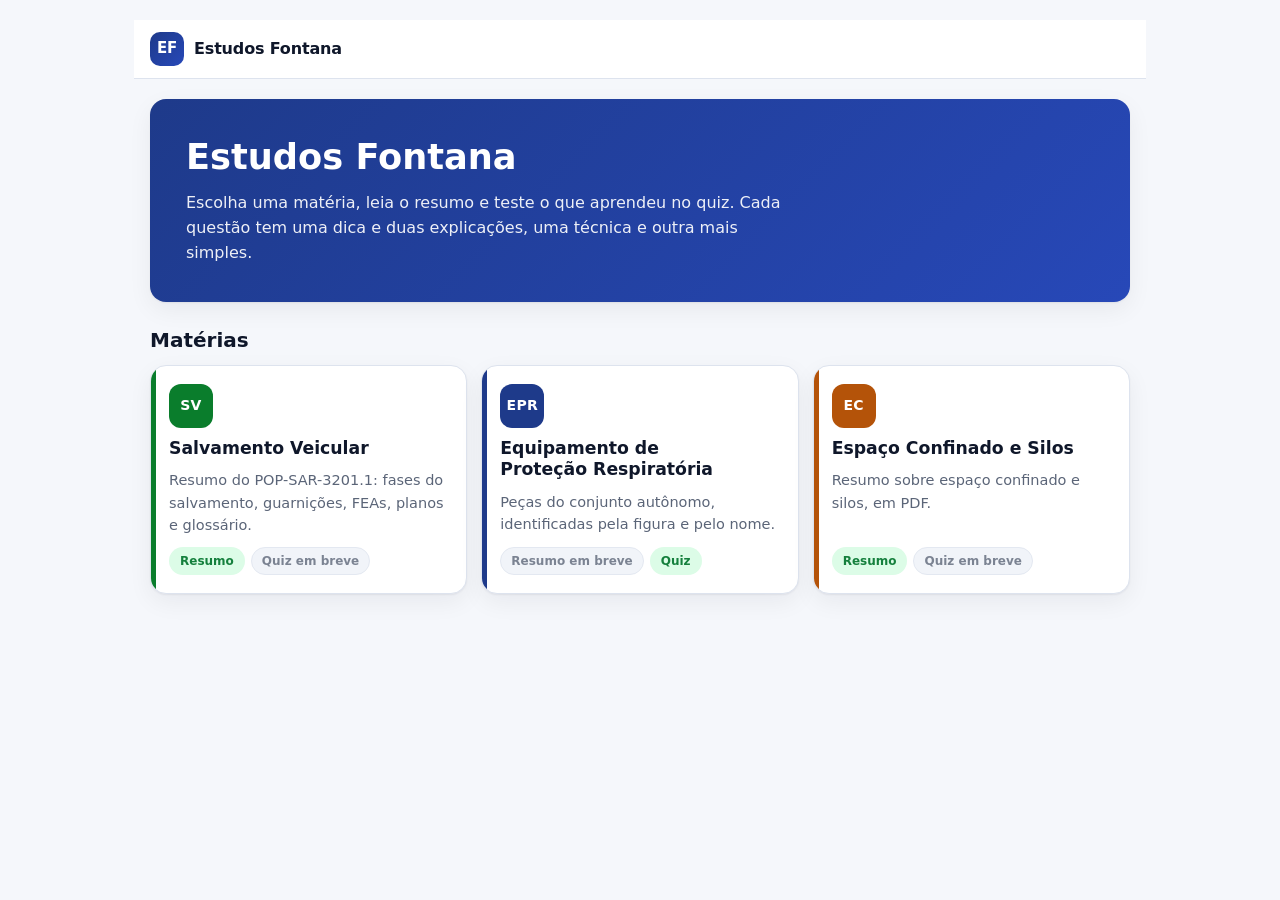
==== index.html @ 4157f495 "Reestrutura o Quiz como plataforma Estudos Fontana - Início com a lista de matérias e página de cada" ====
<!doctype html>
<html lang="pt-BR">
<head>
<meta charset="utf-8">
<meta name="viewport" content="width=device-width, initial-scale=1, viewport-fit=cover">
<title>Estudos Fontana</title>
<meta name="description" content="Plataforma de estudos Fontana: resumos e quizzes por matéria.">
<link rel="stylesheet" href="assets/estudos.css">
</head>
<body>
<div class="wrap">
  <header class="site-header"><div class="in">
    <a class="brand" href="index.html"><span class="logo">EF</span><span>Estudos Fontana</span></a>
  </div></header>

  <section class="hero" style="margin-top:20px">
    <h1>Estudos Fontana</h1>
    <p>Escolha uma matéria, leia o resumo e teste o que aprendeu no quiz. Cada questão tem uma dica e duas explicações, uma técnica e outra mais simples.</p>
  </section>

  <h2 class="section-title">Matérias</h2>
  <div class="grid" id="lista"></div>
</div>

<script src="assets/materias.js"></script>
<script>
(function () {
  var lista = document.getElementById('lista');
  var mats = window.MATERIAS || [];
  if (!mats.length) {
    lista.innerHTML = '<div class="panel muted">Nenhuma matéria cadastrada ainda.</div>';
    return;
  }
  lista.innerHTML = mats.map(function (m) {
    var resumo = m.resumo ? '<span class="chip on">Resumo</span>' : '<span class="chip off">Resumo em breve</span>';
    var quiz = m.quiz ? '<span class="chip on">Quiz</span>' : '<span class="chip off">Quiz em breve</span>';
    return '<a class="card" href="materia.html?m=' + encodeURIComponent(m.id) + '" style="--cor:' + m.cor + '">' +
      '<div class="sigla">' + m.sigla + '</div>' +
      '<h2>' + m.nome + '</h2>' +
      '<p>' + m.descricao + '</p>' +
      '<div class="chips">' + resumo + quiz + '</div>' +
      '</a>';
  }).join('');
})();
</script>
</body>
</html>
---- assets/estudos.css ----
/* Estudos Fontana · estilos compartilhados */
:root{
  --bg:#f5f7fb; --surface:#ffffff; --surface-2:#eef2f8; --fg:#0f172a; --muted:#5b6578;
  --line:#dde3ee; --brand:#1e3a8a; --brand-2:#2748b8; --accent:#f59e0b;
  --ok:#15803d; --ok-bg:#dcfce7; --bad:#b91c1c; --bad-bg:#fee2e2; --shadow:0 1px 2px rgba(15,23,42,.06),0 8px 24px rgba(15,23,42,.06);
  --radius:16px; --radius-sm:10px;
  color-scheme: light;
}
@media (prefers-color-scheme: dark){
  :root:not([data-theme="light"]){
    --bg:#0b1220; --surface:#131c2e; --surface-2:#1a2640; --fg:#e7ecf6; --muted:#9aa6bd;
    --line:#26324a; --brand:#7b96ff; --brand-2:#9bb0ff; --accent:#fbbf24;
    --ok:#4ade80; --ok-bg:#12321f; --bad:#f87171; --bad-bg:#3a1717; --shadow:0 1px 2px rgba(0,0,0,.4),0 8px 24px rgba(0,0,0,.35);
    color-scheme: dark;
  }
}
:root[data-theme="dark"]{
  --bg:#0b1220; --surface:#131c2e; --surface-2:#1a2640; --fg:#e7ecf6; --muted:#9aa6bd;
  --line:#26324a; --brand:#7b96ff; --brand-2:#9bb0ff; --accent:#fbbf24;
  --ok:#4ade80; --ok-bg:#12321f; --bad:#f87171; --bad-bg:#3a1717; --shadow:0 1px 2px rgba(0,0,0,.4),0 8px 24px rgba(0,0,0,.35);
  color-scheme: dark;
}
*{box-sizing:border-box}
html{-webkit-text-size-adjust:100%}
body{margin:0;background:var(--bg);color:var(--fg);font:16px/1.55 system-ui,-apple-system,"Segoe UI",Roboto,Inter,Arial,sans-serif;
  padding-left:max(16px,env(safe-area-inset-left,0px));padding-right:max(16px,env(safe-area-inset-right,0px));
  padding-bottom:env(safe-area-inset-bottom,0px);overflow-x:hidden}
img{max-width:100%;height:auto}
a{color:var(--brand)}
h1,h2,h3{line-height:1.25;text-wrap:balance;margin:0 0 .5em}
h1{font-size:clamp(1.6rem,4vw,2.2rem)} h2{font-size:1.25rem} h3{font-size:1.05rem}
p{margin:0 0 .9em}
.wrap{max-width:980px;margin:0 auto;padding-top:20px;padding-bottom:40px;min-width:0}

/* cabeçalho */
.site-header{position:sticky;top:0;z-index:20;background:var(--surface);border-bottom:1px solid var(--line);
  padding-top:env(safe-area-inset-top,0px);margin-left:calc(-1*max(16px,env(safe-area-inset-left,0px)));margin-right:calc(-1*max(16px,env(safe-area-inset-right,0px)));padding-left:max(16px,env(safe-area-inset-left,0px));padding-right:max(16px,env(safe-area-inset-right,0px))}
.site-header .in{max-width:980px;margin:0 auto;height:58px;display:flex;align-items:center;justify-content:space-between;gap:12px}
.brand{display:flex;align-items:center;gap:10px;text-decoration:none;color:var(--fg);font-weight:800;letter-spacing:-.01em;min-width:0}
.brand .logo{width:34px;height:34px;border-radius:10px;background:linear-gradient(135deg,var(--brand),var(--brand-2));display:grid;place-items:center;color:#fff;font-size:15px;flex:0 0 auto}
.brand span{white-space:nowrap;overflow:hidden;text-overflow:ellipsis}
.nav-link{font-size:14px;color:var(--muted);text-decoration:none;padding:8px 12px;border-radius:999px;border:1px solid var(--line);white-space:nowrap}
.nav-link:hover{color:var(--fg)}

/* trilha */
.crumbs{font-size:14px;color:var(--muted);margin:0 0 14px;display:flex;flex-wrap:wrap;gap:6px;align-items:center}
.crumbs a{color:var(--muted);text-decoration:none}
.crumbs a:hover{color:var(--fg);text-decoration:underline}
.crumbs .sep{opacity:.5}

/* blocos */
.hero{background:linear-gradient(135deg,var(--brand),var(--brand-2));color:#fff;border-radius:var(--radius);padding:clamp(22px,4vw,36px);margin-bottom:22px;box-shadow:var(--shadow)}
.hero h1{color:#fff;margin-bottom:.35em}
.hero p{margin:0;opacity:.92;max-width:60ch}
.eyebrow{font-size:12px;letter-spacing:.14em;text-transform:uppercase;color:var(--muted);margin:0 0 6px;font-weight:700}
.section-title{margin:26px 0 12px}

.grid{display:grid;gap:14px;grid-template-columns:repeat(auto-fill,minmax(min(100%,260px),1fr));min-width:0}
.card{background:var(--surface);border:1px solid var(--line);border-radius:var(--radius);box-shadow:var(--shadow);padding:18px;display:flex;flex-direction:column;gap:10px;text-decoration:none;color:inherit;min-width:0;position:relative;overflow:hidden}
a.card:hover{border-color:var(--brand)}
.card::before{content:"";position:absolute;left:0;top:0;bottom:0;width:5px;background:var(--cor,var(--brand))}
.card .sigla{width:44px;height:44px;border-radius:12px;display:grid;place-items:center;font-weight:800;color:#fff;background:var(--cor,var(--brand));font-size:14px;letter-spacing:.02em}
.card h2,.card h3{font-size:1.08rem;margin:0}
.card p{color:var(--muted);font-size:14.5px;margin:0}
.chips{display:flex;flex-wrap:wrap;gap:6px;margin-top:auto}
.chip{font-size:12px;font-weight:700;padding:4px 10px;border-radius:999px;background:var(--surface-2);color:var(--muted);border:1px solid var(--line)}
.chip.on{background:var(--ok-bg);color:var(--ok);border-color:transparent}
.chip.off{opacity:.8}

.btns{display:flex;flex-wrap:wrap;gap:10px}
.btn{appearance:none;border:1px solid var(--line);background:var(--surface);color:var(--fg);font:inherit;font-weight:700;padding:11px 18px;border-radius:999px;cursor:pointer;text-decoration:none;display:inline-flex;align-items:center;gap:8px;min-height:44px;justify-content:center}
.btn:hover{border-color:var(--brand)}
.btn.primary{background:var(--brand);border-color:var(--brand);color:#fff}
.btn.primary:hover{filter:brightness(1.08)}
.btn[disabled],.btn.disabled{opacity:.5;cursor:not-allowed;pointer-events:none}
.btn:focus-visible,.card:focus-visible,a:focus-visible{outline:3px solid var(--accent);outline-offset:2px}

.panel{background:var(--surface);border:1px solid var(--line);border-radius:var(--radius);box-shadow:var(--shadow);padding:clamp(16px,3vw,24px);min-width:0}
.muted{color:var(--muted)}
.small{font-size:14px}

/* seleção de modo na matéria */
.mode{display:flex;flex-direction:column;gap:10px;text-decoration:none;color:inherit;background:var(--surface);border:1px solid var(--line);border-radius:var(--radius);box-shadow:var(--shadow);padding:20px;min-width:0}
a.mode:hover{border-color:var(--brand)}
.mode .ico{width:46px;height:46px;border-radius:14px;display:grid;place-items:center;background:var(--surface-2);font-size:22px}
.mode h2{margin:0;font-size:1.15rem}
.mode p{margin:0;color:var(--muted);font-size:14.5px}
.mode.off{opacity:.6}

/* resumo: tabelas e colunas que empilham no celular */
.resumo-wrap{max-width:900px;margin:0 auto}
.resumo-wrap .top{border-radius:var(--radius) var(--radius) 0 0}
.resumo-wrap .tab-wrap{overflow-x:auto}
@media (max-width:640px){
  .site-header .in{height:52px}
  .brand .logo{width:30px;height:30px}
  .nav-link{padding:6px 10px;font-size:13px}
}
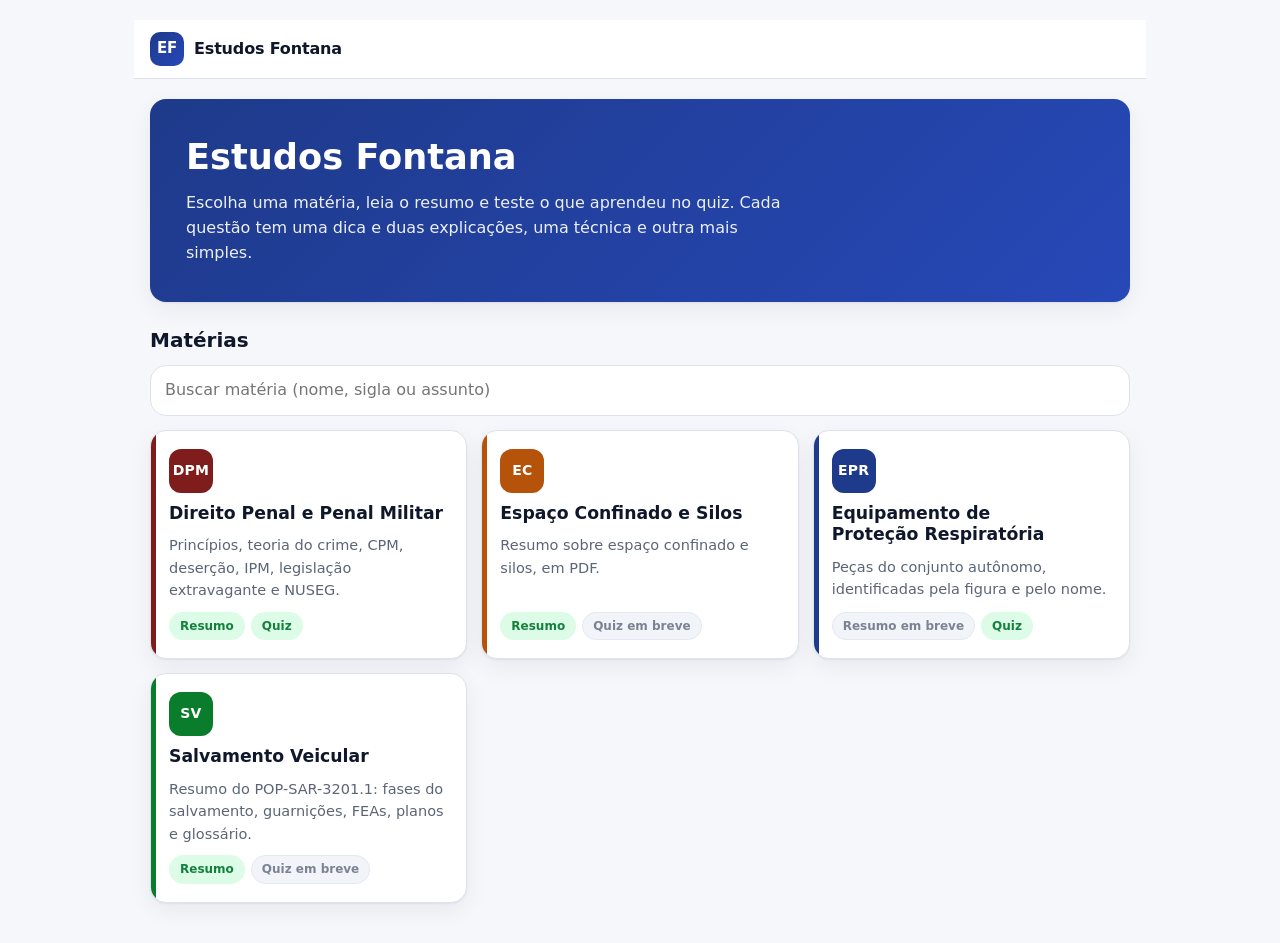
==== commit 93302d6c: "Início: busca de matérias e mais recentes primeiro Campo de busca por nome, sigla ou descrição (igno" ====
--- a/index.html
+++ b/index.html
@@ -19,19 +19,21 @@
   </section>
 
   <h2 class="section-title">Matérias</h2>
+  <input type="search" id="busca" class="busca" placeholder="Buscar matéria (nome, sigla ou assunto)" aria-label="Buscar matéria" autocomplete="off">
   <div class="grid" id="lista"></div>
+  <p class="muted" id="vazio" hidden style="margin-top:14px">Nenhuma matéria encontrada.</p>
 </div>
 
 <script src="assets/materias.js"></script>
 <script>
 (function () {
   var lista = document.getElementById('lista');
-  var mats = window.MATERIAS || [];
-  if (!mats.length) {
-    lista.innerHTML = '<div class="panel muted">Nenhuma matéria cadastrada ainda.</div>';
-    return;
-  }
-  lista.innerHTML = mats.map(function (m) {
+  var vazio = document.getElementById('vazio');
+  var busca = document.getElementById('busca');
+  // as mais recentes (últimas do registro) aparecem primeiro
+  var mats = (window.MATERIAS || []).slice().reverse();
+  function norm(t) { return String(t || '').normalize('NFD').replace(/[\u0300-\u036f]/g, '').toLowerCase(); }
+  function card(m) {
     var resumo = m.resumo ? '<span class="chip on">Resumo</span>' : '<span class="chip off">Resumo em breve</span>';
     var quiz = m.quiz ? '<span class="chip on">Quiz</span>' : '<span class="chip off">Quiz em breve</span>';
     return '<a class="card" href="materia.html?m=' + encodeURIComponent(m.id) + '" style="--cor:' + m.cor + '">' +
@@ -40,7 +42,23 @@
       '<p>' + m.descricao + '</p>' +
       '<div class="chips">' + resumo + quiz + '</div>' +
       '</a>';
-  }).join('');
+  }
+  function mostra() {
+    var termos = norm(busca.value).split(/\s+/).filter(Boolean);
+    var vis = mats.filter(function (m) {
+      var alvo = norm(m.nome + ' ' + m.sigla + ' ' + m.descricao);
+      return termos.every(function (t) { return alvo.indexOf(t) >= 0; });
+    });
+    lista.innerHTML = vis.map(card).join('');
+    vazio.hidden = vis.length > 0;
+  }
+  if (!mats.length) {
+    busca.hidden = true;
+    lista.innerHTML = '<div class="panel muted">Nenhuma matéria cadastrada ainda.</div>';
+    return;
+  }
+  busca.addEventListener('input', mostra);
+  mostra();
 })();
 </script>
 </body>
--- a/assets/estudos.css
+++ b/assets/estudos.css
@@ -96,3 +96,29 @@
   .brand .logo{width:30px;height:30px}
   .nav-link{padding:6px 10px;font-size:13px}
 }
+
+/* ---------- adaptação a telas pequenas e baixas ---------- */
+.modos{display:grid;gap:12px;grid-template-columns:repeat(2,minmax(0,1fr))}
+@media (max-width:640px){
+  .hero{padding:18px;margin-bottom:14px}
+  .hero p{font-size:14.5px}
+  .section-title{margin:16px 0 10px}
+  .wrap{padding-top:12px;padding-bottom:24px}
+  .card{display:grid;grid-template-columns:44px minmax(0,1fr);column-gap:12px;row-gap:4px;padding:14px}
+  .card .sigla{grid-row:1 / span 3;align-self:start}
+  .card h2,.card p,.card .chips{grid-column:2}
+  .card .chips{margin-top:4px}
+  .mode{padding:14px;gap:6px}
+  .mode .ico{width:40px;height:40px;font-size:19px}
+  .mode h2{font-size:1.05rem}
+  .mode p{font-size:13.5px}
+}
+@media (max-width:360px){ .modos{grid-template-columns:1fr} }
+@media (max-height:700px){ .hero p{display:none} }
+
+.mbloco{display:flex;flex-direction:column;gap:8px;min-width:0}
+.mbloco .mode{flex:1}
+.btn.dl{font-size:14px;min-height:42px;padding:8px 12px;width:100%}
+
+.busca{width:100%;box-sizing:border-box;margin:0 0 14px;padding:12px 14px;font:inherit;font-size:16px;color:var(--text,inherit);background:var(--surface);border:1px solid var(--line);border-radius:var(--radius);min-width:0}
+.busca:focus{outline:3px solid var(--accent);outline-offset:2px}
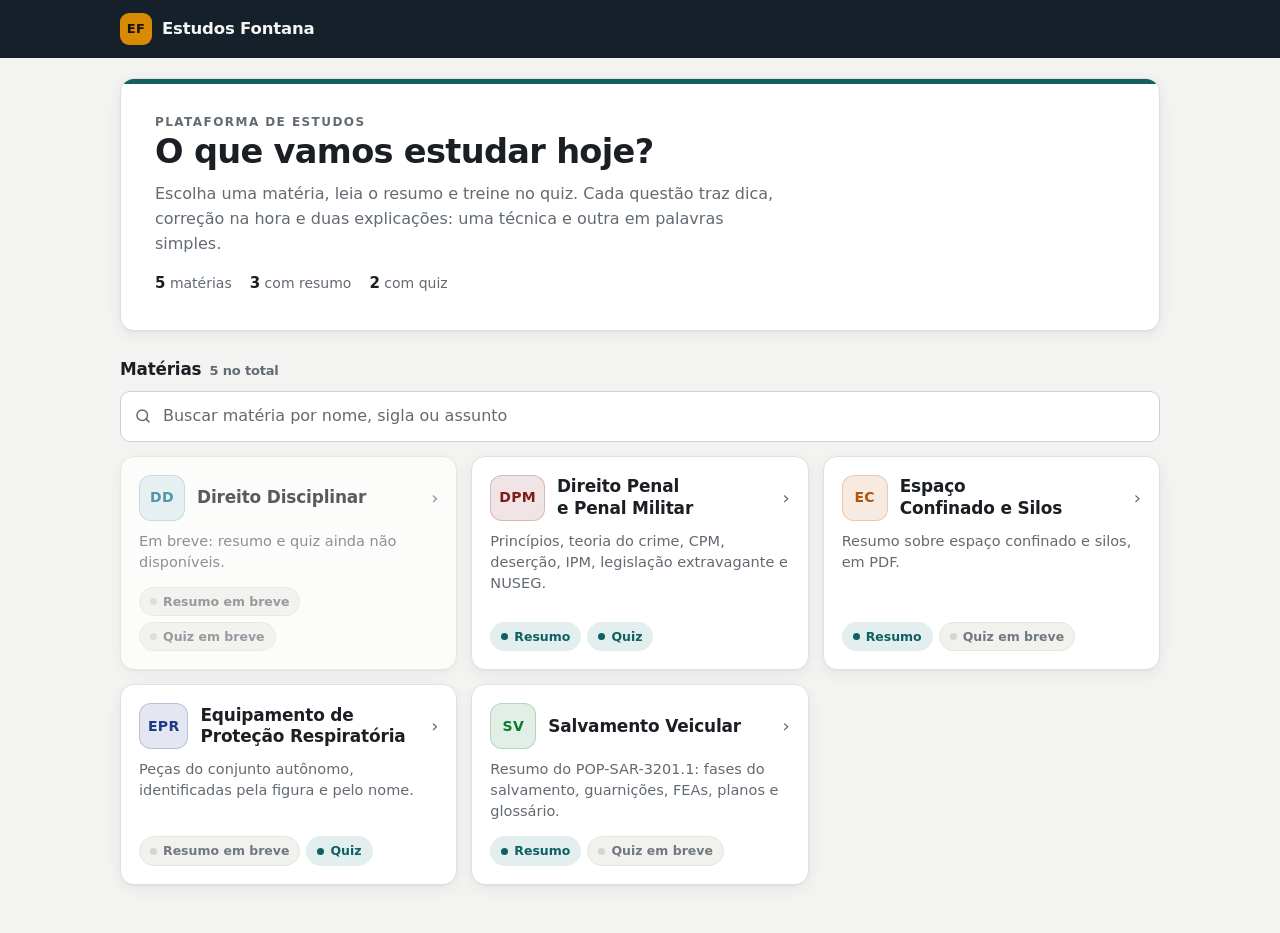
==== commit d0804984: "Novo visual da plataforma e alternativas do quiz em lista - Nova paleta (fundo neutro, cabeçalho gra" ====
--- a/index.html
+++ b/index.html
@@ -13,13 +13,18 @@
     <a class="brand" href="index.html"><span class="logo">EF</span><span>Estudos Fontana</span></a>
   </div></header>
 
-  <section class="hero" style="margin-top:20px">
-    <h1>Estudos Fontana</h1>
-    <p>Escolha uma matéria, leia o resumo e teste o que aprendeu no quiz. Cada questão tem uma dica e duas explicações, uma técnica e outra mais simples.</p>
+  <section class="hero">
+    <p class="eyebrow">Plataforma de estudos</p>
+    <h1>O que vamos estudar hoje?</h1>
+    <p class="longo">Escolha uma matéria, leia o resumo e treine no quiz. Cada questão traz dica, correção na hora e duas explicações: uma técnica e outra em palavras simples.</p>
+    <div class="hero-stats" id="stats"></div>
   </section>
 
-  <h2 class="section-title">Matérias</h2>
-  <input type="search" id="busca" class="busca" placeholder="Buscar matéria (nome, sigla ou assunto)" aria-label="Buscar matéria" autocomplete="off">
+  <h2 class="section-title">Matérias <span class="count" id="conta"></span></h2>
+  <div class="busca-box">
+    <svg viewBox="0 0 24 24" fill="none" stroke="currentColor" stroke-width="2" stroke-linecap="round" aria-hidden="true"><circle cx="11" cy="11" r="7"/><path d="m20 20-3.5-3.5"/></svg>
+    <input type="search" id="busca" class="busca" placeholder="Buscar matéria por nome, sigla ou assunto" aria-label="Buscar matéria" autocomplete="off">
+  </div>
   <div class="grid" id="lista"></div>
   <p class="muted" id="vazio" hidden style="margin-top:14px">Nenhuma matéria encontrada.</p>
 </div>
@@ -30,15 +35,16 @@
   var lista = document.getElementById('lista');
   var vazio = document.getElementById('vazio');
   var busca = document.getElementById('busca');
+  var conta = document.getElementById('conta');
   // as mais recentes (últimas do registro) aparecem primeiro
   var mats = (window.MATERIAS || []).slice().reverse();
   function norm(t) { return String(t || '').normalize('NFD').replace(/[\u0300-\u036f]/g, '').toLowerCase(); }
   function card(m) {
     var resumo = m.resumo ? '<span class="chip on">Resumo</span>' : '<span class="chip off">Resumo em breve</span>';
     var quiz = m.quiz ? '<span class="chip on">Quiz</span>' : '<span class="chip off">Quiz em breve</span>';
-    return '<a class="card" href="materia.html?m=' + encodeURIComponent(m.id) + '" style="--cor:' + m.cor + '">' +
-      '<div class="sigla">' + m.sigla + '</div>' +
-      '<h2>' + m.nome + '</h2>' +
+    return '<a class="card' + (m.resumo || m.quiz ? '' : ' embreve') + '" href="materia.html?m=' + encodeURIComponent(m.id) + '" style="--cor:' + m.cor + '">' +
+      '<div class="topo"><div class="sigla">' + m.sigla + '</div>' +
+      '<h2>' + m.nome + '</h2><span class="seta" aria-hidden="true">›</span></div>' +
       '<p>' + m.descricao + '</p>' +
       '<div class="chips">' + resumo + quiz + '</div>' +
       '</a>';
@@ -50,6 +56,7 @@
       return termos.every(function (t) { return alvo.indexOf(t) >= 0; });
     });
     lista.innerHTML = vis.map(card).join('');
+    conta.textContent = termos.length ? vis.length + ' de ' + mats.length : mats.length + ' no total';
     vazio.hidden = vis.length > 0;
   }
   if (!mats.length) {
@@ -57,6 +64,9 @@
     lista.innerHTML = '<div class="panel muted">Nenhuma matéria cadastrada ainda.</div>';
     return;
   }
+  var nRes = mats.filter(function (m) { return m.resumo; }).length;
+  var nQuiz = mats.filter(function (m) { return m.quiz; }).length;
+  document.getElementById('stats').innerHTML = '<span><b>' + mats.length + '</b> matérias</span><span><b>' + nRes + '</b> com resumo</span><span><b>' + nQuiz + '</b> com quiz</span>';
   busca.addEventListener('input', mostra);
   mostra();
 })();
--- a/assets/estudos.css
+++ b/assets/estudos.css
@@ -1,124 +1,168 @@
-/* Estudos Fontana · estilos compartilhados */
+/* Estudos Fontana · estilos compartilhados
+ * Paleta: fundo claro neutro, tinta grafite, cor principal petróleo, destaque âmbar.
+ * Cada matéria entra com a própria cor (--cor) só em detalhes (selo, faixa, ícones). */
 :root{
-  --bg:#f5f7fb; --surface:#ffffff; --surface-2:#eef2f8; --fg:#0f172a; --muted:#5b6578;
-  --line:#dde3ee; --brand:#1e3a8a; --brand-2:#2748b8; --accent:#f59e0b;
-  --ok:#15803d; --ok-bg:#dcfce7; --bad:#b91c1c; --bad-bg:#fee2e2; --shadow:0 1px 2px rgba(15,23,42,.06),0 8px 24px rgba(15,23,42,.06);
-  --radius:16px; --radius-sm:10px;
+  --bg:#f3f4f1; --surface:#ffffff; --surface-2:#f0f1ed; --surface-3:#e6e8e3;
+  --fg:#1b1f23; --muted:#626a72; --line:#dfe2dc; --line-2:#cdd2cb;
+  --ink:#16202a; --ink-fg:#f4f6f3;
+  --brand:#0f5f63; --brand-2:#0b4a4d; --brand-soft:#e2efee; --brand-fg:#ffffff;
+  --accent:#d98a04; --accent-soft:#fdf1da;
+  --info:#1d4f91; --info-soft:#e8eff9;
+  --ok:#17803d; --ok-bg:#e3f4e8; --ok-line:#7cc493;
+  --bad:#b42318; --bad-bg:#fdecea; --bad-line:#eea39b;
+  --shadow:0 1px 2px rgba(22,32,42,.05),0 4px 16px rgba(22,32,42,.06);
+  --shadow-lg:0 2px 4px rgba(22,32,42,.06),0 12px 32px rgba(22,32,42,.10);
+  --radius:14px; --radius-sm:10px;
+  --font:system-ui,-apple-system,"Segoe UI",Roboto,"Helvetica Neue",Arial,sans-serif;
   color-scheme: light;
 }
 @media (prefers-color-scheme: dark){
   :root:not([data-theme="light"]){
-    --bg:#0b1220; --surface:#131c2e; --surface-2:#1a2640; --fg:#e7ecf6; --muted:#9aa6bd;
-    --line:#26324a; --brand:#7b96ff; --brand-2:#9bb0ff; --accent:#fbbf24;
-    --ok:#4ade80; --ok-bg:#12321f; --bad:#f87171; --bad-bg:#3a1717; --shadow:0 1px 2px rgba(0,0,0,.4),0 8px 24px rgba(0,0,0,.35);
+    --bg:#111518; --surface:#192024; --surface-2:#1f272c; --surface-3:#28323a;
+    --fg:#e8ece9; --muted:#9aa5ab; --line:#2b353b; --line-2:#3a464d;
+    --ink:#0b0f12; --ink-fg:#eef2ef;
+    --brand:#4fb7b4; --brand-2:#6fcac6; --brand-soft:#173335; --brand-fg:#06201f;
+    --accent:#f2b23a; --accent-soft:#3a2c10;
+    --info:#86b3f0; --info-soft:#18263a;
+    --ok:#5fd18a; --ok-bg:#12301e; --ok-line:#2f7a4a;
+    --bad:#ff8a7d; --bad-bg:#3a1915; --bad-line:#8a3a30;
+    --shadow:0 1px 2px rgba(0,0,0,.35),0 4px 16px rgba(0,0,0,.25);
+    --shadow-lg:0 2px 4px rgba(0,0,0,.4),0 12px 32px rgba(0,0,0,.35);
     color-scheme: dark;
   }
 }
 :root[data-theme="dark"]{
-  --bg:#0b1220; --surface:#131c2e; --surface-2:#1a2640; --fg:#e7ecf6; --muted:#9aa6bd;
-  --line:#26324a; --brand:#7b96ff; --brand-2:#9bb0ff; --accent:#fbbf24;
-  --ok:#4ade80; --ok-bg:#12321f; --bad:#f87171; --bad-bg:#3a1717; --shadow:0 1px 2px rgba(0,0,0,.4),0 8px 24px rgba(0,0,0,.35);
+  --bg:#111518; --surface:#192024; --surface-2:#1f272c; --surface-3:#28323a;
+  --fg:#e8ece9; --muted:#9aa5ab; --line:#2b353b; --line-2:#3a464d;
+  --ink:#0b0f12; --ink-fg:#eef2ef;
+  --brand:#4fb7b4; --brand-2:#6fcac6; --brand-soft:#173335; --brand-fg:#06201f;
+  --accent:#f2b23a; --accent-soft:#3a2c10;
+  --info:#86b3f0; --info-soft:#18263a;
+  --ok:#5fd18a; --ok-bg:#12301e; --ok-line:#2f7a4a;
+  --bad:#ff8a7d; --bad-bg:#3a1915; --bad-line:#8a3a30;
+  --shadow:0 1px 2px rgba(0,0,0,.35),0 4px 16px rgba(0,0,0,.25);
+  --shadow-lg:0 2px 4px rgba(0,0,0,.4),0 12px 32px rgba(0,0,0,.35);
   color-scheme: dark;
 }
 *{box-sizing:border-box}
 html{-webkit-text-size-adjust:100%}
-body{margin:0;background:var(--bg);color:var(--fg);font:16px/1.55 system-ui,-apple-system,"Segoe UI",Roboto,Inter,Arial,sans-serif;
+body{margin:0;background:var(--bg);color:var(--fg);font:16px/1.55 var(--font);
   padding-left:max(16px,env(safe-area-inset-left,0px));padding-right:max(16px,env(safe-area-inset-right,0px));
-  padding-bottom:env(safe-area-inset-bottom,0px);overflow-x:hidden}
+  padding-bottom:env(safe-area-inset-bottom,0px);overflow-x:hidden;-webkit-font-smoothing:antialiased}
 img{max-width:100%;height:auto}
 a{color:var(--brand)}
-h1,h2,h3{line-height:1.25;text-wrap:balance;margin:0 0 .5em}
-h1{font-size:clamp(1.6rem,4vw,2.2rem)} h2{font-size:1.25rem} h3{font-size:1.05rem}
+h1,h2,h3{line-height:1.2;text-wrap:balance;margin:0 0 .5em;letter-spacing:-.01em}
+h1{font-size:clamp(1.55rem,4vw,2.1rem);letter-spacing:-.02em} h2{font-size:1.2rem} h3{font-size:1.05rem}
 p{margin:0 0 .9em}
-.wrap{max-width:980px;margin:0 auto;padding-top:20px;padding-bottom:40px;min-width:0}
+.wrap{max-width:1040px;margin:0 auto;padding-top:0;padding-bottom:48px;min-width:0}
 
-/* cabeçalho */
-.site-header{position:sticky;top:0;z-index:20;background:var(--surface);border-bottom:1px solid var(--line);
-  padding-top:env(safe-area-inset-top,0px);margin-left:calc(-1*max(16px,env(safe-area-inset-left,0px)));margin-right:calc(-1*max(16px,env(safe-area-inset-right,0px)));padding-left:max(16px,env(safe-area-inset-left,0px));padding-right:max(16px,env(safe-area-inset-right,0px))}
-.site-header .in{max-width:980px;margin:0 auto;height:58px;display:flex;align-items:center;justify-content:space-between;gap:12px}
-.brand{display:flex;align-items:center;gap:10px;text-decoration:none;color:var(--fg);font-weight:800;letter-spacing:-.01em;min-width:0}
-.brand .logo{width:34px;height:34px;border-radius:10px;background:linear-gradient(135deg,var(--brand),var(--brand-2));display:grid;place-items:center;color:#fff;font-size:15px;flex:0 0 auto}
+/* cabeçalho: faixa grafite de ponta a ponta */
+.site-header{position:sticky;top:0;z-index:20;background:var(--ink);color:var(--ink-fg);
+  padding-top:env(safe-area-inset-top,0px);
+  margin-left:calc(-1*max(16px,env(safe-area-inset-left,0px)));margin-right:calc(-1*max(16px,env(safe-area-inset-right,0px)));
+  padding-left:max(16px,env(safe-area-inset-left,0px));padding-right:max(16px,env(safe-area-inset-right,0px))}
+/* pinta a faixa de ponta a ponta sem alargar a página */
+.site-header{box-shadow:0 0 0 100vmax var(--ink);clip-path:inset(0 -100vmax)}
+.site-header .in{max-width:1040px;margin:0 auto;height:58px;display:flex;align-items:center;justify-content:space-between;gap:12px}
+.brand{display:flex;align-items:center;gap:10px;text-decoration:none;color:inherit;font-weight:750;letter-spacing:-.01em;min-width:0;font-size:16.5px}
+.brand .logo{width:32px;height:32px;border-radius:9px;background:var(--accent);display:grid;place-items:center;color:#1b1300;font-size:13px;font-weight:850;flex:0 0 auto;letter-spacing:.02em}
 .brand span{white-space:nowrap;overflow:hidden;text-overflow:ellipsis}
-.nav-link{font-size:14px;color:var(--muted);text-decoration:none;padding:8px 12px;border-radius:999px;border:1px solid var(--line);white-space:nowrap}
-.nav-link:hover{color:var(--fg)}
+.nav-link{font-size:14px;color:rgba(244,246,243,.82);text-decoration:none;padding:7px 12px;border-radius:9px;border:1px solid rgba(244,246,243,.18);white-space:nowrap;font-weight:600}
+.nav-link:hover{color:#fff;background:rgba(255,255,255,.08)}
 
 /* trilha */
-.crumbs{font-size:14px;color:var(--muted);margin:0 0 14px;display:flex;flex-wrap:wrap;gap:6px;align-items:center}
+.crumbs{font-size:14px;color:var(--muted);margin:18px 0 14px;display:flex;flex-wrap:wrap;gap:6px;align-items:center}
 .crumbs a{color:var(--muted);text-decoration:none}
 .crumbs a:hover{color:var(--fg);text-decoration:underline}
-.crumbs .sep{opacity:.5}
+.crumbs .sep{opacity:.45}
 
-/* blocos */
-.hero{background:linear-gradient(135deg,var(--brand),var(--brand-2));color:#fff;border-radius:var(--radius);padding:clamp(22px,4vw,36px);margin-bottom:22px;box-shadow:var(--shadow)}
-.hero h1{color:#fff;margin-bottom:.35em}
-.hero p{margin:0;opacity:.92;max-width:60ch}
-.eyebrow{font-size:12px;letter-spacing:.14em;text-transform:uppercase;color:var(--muted);margin:0 0 6px;font-weight:700}
-.section-title{margin:26px 0 12px}
+/* topo das páginas */
+.hero{position:relative;background:var(--surface);border:1px solid var(--line);border-radius:var(--radius);padding:clamp(20px,4vw,34px);margin:20px 0 22px;box-shadow:var(--shadow);overflow:hidden}
+.hero::before{content:"";position:absolute;left:0;top:0;right:0;height:5px;background:var(--cor,var(--brand))}
+.hero h1{margin-bottom:.3em}
+.hero p{margin:0;color:var(--muted);max-width:62ch}
+.hero .hero-sigla{display:inline-grid;place-items:center;min-width:46px;height:46px;padding:0 10px;border-radius:12px;font-weight:850;font-size:15px;letter-spacing:.02em;
+  color:var(--cor,var(--brand));background:color-mix(in srgb,var(--cor,var(--brand)) 12%,var(--surface));margin-bottom:14px}
+.hero-stats{display:flex;flex-wrap:wrap;gap:8px 18px;margin-top:16px;font-size:14px;color:var(--muted)}
+.hero-stats b{color:var(--fg);font-size:15px}
+.eyebrow{font-size:12px;letter-spacing:.12em;text-transform:uppercase;color:var(--muted);margin:0 0 6px;font-weight:750}
+.section-title{margin:28px 0 12px;font-size:1.05rem;display:flex;align-items:baseline;gap:8px}
+.section-title .count{font-size:13px;color:var(--muted);font-weight:600}
 
-.grid{display:grid;gap:14px;grid-template-columns:repeat(auto-fill,minmax(min(100%,260px),1fr));min-width:0}
-.card{background:var(--surface);border:1px solid var(--line);border-radius:var(--radius);box-shadow:var(--shadow);padding:18px;display:flex;flex-direction:column;gap:10px;text-decoration:none;color:inherit;min-width:0;position:relative;overflow:hidden}
-a.card:hover{border-color:var(--brand)}
-.card::before{content:"";position:absolute;left:0;top:0;bottom:0;width:5px;background:var(--cor,var(--brand))}
-.card .sigla{width:44px;height:44px;border-radius:12px;display:grid;place-items:center;font-weight:800;color:#fff;background:var(--cor,var(--brand));font-size:14px;letter-spacing:.02em}
-.card h2,.card h3{font-size:1.08rem;margin:0}
-.card p{color:var(--muted);font-size:14.5px;margin:0}
-.chips{display:flex;flex-wrap:wrap;gap:6px;margin-top:auto}
-.chip{font-size:12px;font-weight:700;padding:4px 10px;border-radius:999px;background:var(--surface-2);color:var(--muted);border:1px solid var(--line)}
-.chip.on{background:var(--ok-bg);color:var(--ok);border-color:transparent}
-.chip.off{opacity:.8}
+/* lista de matérias */
+.grid{display:grid;gap:14px;grid-template-columns:repeat(auto-fill,minmax(min(100%,300px),1fr));min-width:0}
+.card{background:var(--surface);border:1px solid var(--line);border-radius:var(--radius);box-shadow:var(--shadow);padding:18px;display:flex;flex-direction:column;gap:10px;text-decoration:none;color:inherit;min-width:0;position:relative;transition:border-color .15s,box-shadow .15s,transform .15s}
+a.card:hover{border-color:var(--line-2);box-shadow:var(--shadow-lg);transform:translateY(-1px)}
+.card .topo{display:flex;align-items:center;gap:12px;min-width:0}
+.card .sigla{flex:0 0 auto;min-width:46px;height:46px;padding:0 8px;border-radius:12px;display:grid;place-items:center;font-weight:850;font-size:14px;letter-spacing:.02em;
+  color:var(--cor,var(--brand));background:color-mix(in srgb,var(--cor,var(--brand)) 12%,var(--surface));border:1px solid color-mix(in srgb,var(--cor,var(--brand)) 22%,transparent)}
+.card h2,.card h3{font-size:1.06rem;margin:0;line-height:1.25}
+.card p{color:var(--muted);font-size:14.5px;margin:0;line-height:1.45}
+.card .seta{margin-left:auto;color:var(--muted);font-size:18px;flex:0 0 auto}
+.card.embreve{opacity:.72}
+.chips{display:flex;flex-wrap:wrap;gap:6px;margin-top:auto;padding-top:4px}
+.chip{display:inline-flex;align-items:center;gap:6px;font-size:12.5px;font-weight:650;padding:4px 10px;border-radius:999px;background:var(--surface-2);color:var(--muted);border:1px solid var(--line)}
+.chip::before{content:"";width:7px;height:7px;border-radius:50%;background:var(--line-2)}
+.chip.on{background:var(--brand-soft);color:var(--brand);border-color:transparent}
+.chip.on::before{background:var(--brand)}
+.chip.off{opacity:.9}
 
+/* botões */
 .btns{display:flex;flex-wrap:wrap;gap:10px}
-.btn{appearance:none;border:1px solid var(--line);background:var(--surface);color:var(--fg);font:inherit;font-weight:700;padding:11px 18px;border-radius:999px;cursor:pointer;text-decoration:none;display:inline-flex;align-items:center;gap:8px;min-height:44px;justify-content:center}
-.btn:hover{border-color:var(--brand)}
-.btn.primary{background:var(--brand);border-color:var(--brand);color:#fff}
-.btn.primary:hover{filter:brightness(1.08)}
-.btn[disabled],.btn.disabled{opacity:.5;cursor:not-allowed;pointer-events:none}
-.btn:focus-visible,.card:focus-visible,a:focus-visible{outline:3px solid var(--accent);outline-offset:2px}
+.btn{appearance:none;border:1px solid var(--line-2);background:var(--surface);color:var(--fg);font:inherit;font-weight:650;font-size:15px;padding:10px 18px;border-radius:var(--radius-sm);cursor:pointer;text-decoration:none;display:inline-flex;align-items:center;gap:8px;min-height:44px;justify-content:center;transition:background .15s,border-color .15s,filter .15s}
+.btn:hover{border-color:var(--fg);background:var(--surface-2)}
+.btn.primary{background:var(--brand);border-color:var(--brand);color:var(--brand-fg)}
+.btn.primary:hover{background:var(--brand-2);border-color:var(--brand-2)}
+.btn[disabled],.btn.disabled{opacity:.45;cursor:not-allowed;pointer-events:none}
+.btn:focus-visible,.card:focus-visible,a:focus-visible,button:focus-visible{outline:3px solid var(--accent);outline-offset:2px}
 
-.panel{background:var(--surface);border:1px solid var(--line);border-radius:var(--radius);box-shadow:var(--shadow);padding:clamp(16px,3vw,24px);min-width:0}
+.panel{background:var(--surface);border:1px solid var(--line);border-radius:var(--radius);box-shadow:var(--shadow);padding:clamp(18px,3vw,28px);min-width:0}
 .muted{color:var(--muted)}
 .small{font-size:14px}
 
 /* seleção de modo na matéria */
-.mode{display:flex;flex-direction:column;gap:10px;text-decoration:none;color:inherit;background:var(--surface);border:1px solid var(--line);border-radius:var(--radius);box-shadow:var(--shadow);padding:20px;min-width:0}
-a.mode:hover{border-color:var(--brand)}
-.mode .ico{width:46px;height:46px;border-radius:14px;display:grid;place-items:center;background:var(--surface-2);font-size:22px}
-.mode h2{margin:0;font-size:1.15rem}
+.modos{display:grid;gap:14px;grid-template-columns:repeat(2,minmax(0,1fr))}
+.mbloco{display:flex;flex-direction:column;gap:8px;min-width:0}
+.mbloco .mode{flex:1}
+.mode{display:flex;flex-direction:column;gap:8px;text-decoration:none;color:inherit;background:var(--surface);border:1px solid var(--line);border-radius:var(--radius);box-shadow:var(--shadow);padding:20px;min-width:0;transition:border-color .15s,box-shadow .15s}
+a.mode:hover{border-color:var(--line-2);box-shadow:var(--shadow-lg)}
+.mode .ico{width:44px;height:44px;border-radius:12px;display:grid;place-items:center;background:color-mix(in srgb,var(--cor,var(--brand)) 12%,var(--surface));color:var(--cor,var(--brand))}
+.mode .ico svg{width:22px;height:22px}
+.mode h2{margin:4px 0 0;font-size:1.15rem}
 .mode p{margin:0;color:var(--muted);font-size:14.5px}
-.mode.off{opacity:.6}
+.mode .ir{margin-top:auto;padding-top:6px;font-weight:700;font-size:14.5px;color:var(--brand)}
+.mode.off{opacity:.6;box-shadow:none;background:var(--surface-2)}
+.btn.dl{font-size:14px;min-height:42px;padding:8px 12px;width:100%;background:transparent}
 
-/* resumo: tabelas e colunas que empilham no celular */
+/* busca */
+.busca-box{position:relative;margin:0 0 14px}
+.busca-box svg{position:absolute;left:14px;top:50%;transform:translateY(-50%);width:18px;height:18px;color:var(--muted);pointer-events:none}
+.busca{width:100%;box-sizing:border-box;margin:0;padding:12px 14px 12px 42px;font:inherit;font-size:16px;color:var(--fg);background:var(--surface);border:1px solid var(--line-2);border-radius:var(--radius-sm);min-width:0}
+.busca::placeholder{color:var(--muted)}
+.busca:focus{outline:3px solid color-mix(in srgb,var(--brand) 35%,transparent);outline-offset:0;border-color:var(--brand)}
+
+/* resumo */
 .resumo-wrap{max-width:900px;margin:0 auto}
 .resumo-wrap .top{border-radius:var(--radius) var(--radius) 0 0}
 .resumo-wrap .tab-wrap{overflow-x:auto}
+
+/* ---------- telas pequenas ---------- */
 @media (max-width:640px){
   .site-header .in{height:52px}
-  .brand .logo{width:30px;height:30px}
+  .brand{font-size:15.5px}
+  .brand .logo{width:28px;height:28px;font-size:12px}
   .nav-link{padding:6px 10px;font-size:13px}
-}
-
-/* ---------- adaptação a telas pequenas e baixas ---------- */
-.modos{display:grid;gap:12px;grid-template-columns:repeat(2,minmax(0,1fr))}
-@media (max-width:640px){
-  .hero{padding:18px;margin-bottom:14px}
+  .hero{padding:18px;margin:14px 0 14px}
   .hero p{font-size:14.5px}
-  .section-title{margin:16px 0 10px}
-  .wrap{padding-top:12px;padding-bottom:24px}
-  .card{display:grid;grid-template-columns:44px minmax(0,1fr);column-gap:12px;row-gap:4px;padding:14px}
-  .card .sigla{grid-row:1 / span 3;align-self:start}
-  .card h2,.card p,.card .chips{grid-column:2}
-  .card .chips{margin-top:4px}
+  .hero .hero-sigla{min-width:40px;height:40px;margin-bottom:10px;font-size:14px}
+  .section-title{margin:18px 0 10px}
+  .crumbs{margin:14px 0 10px}
+  .card{padding:14px;gap:8px}
+  .card .sigla{min-width:42px;height:42px;font-size:13px}
   .mode{padding:14px;gap:6px}
-  .mode .ico{width:40px;height:40px;font-size:19px}
+  .mode .ico{width:38px;height:38px}
   .mode h2{font-size:1.05rem}
   .mode p{font-size:13.5px}
 }
 @media (max-width:360px){ .modos{grid-template-columns:1fr} }
-@media (max-height:700px){ .hero p{display:none} }
-
-.mbloco{display:flex;flex-direction:column;gap:8px;min-width:0}
-.mbloco .mode{flex:1}
-.btn.dl{font-size:14px;min-height:42px;padding:8px 12px;width:100%}
-
-.busca{width:100%;box-sizing:border-box;margin:0 0 14px;padding:12px 14px;font:inherit;font-size:16px;color:var(--text,inherit);background:var(--surface);border:1px solid var(--line);border-radius:var(--radius);min-width:0}
-.busca:focus{outline:3px solid var(--accent);outline-offset:2px}
+@media (max-height:700px){ .hero p.longo{display:none} }
